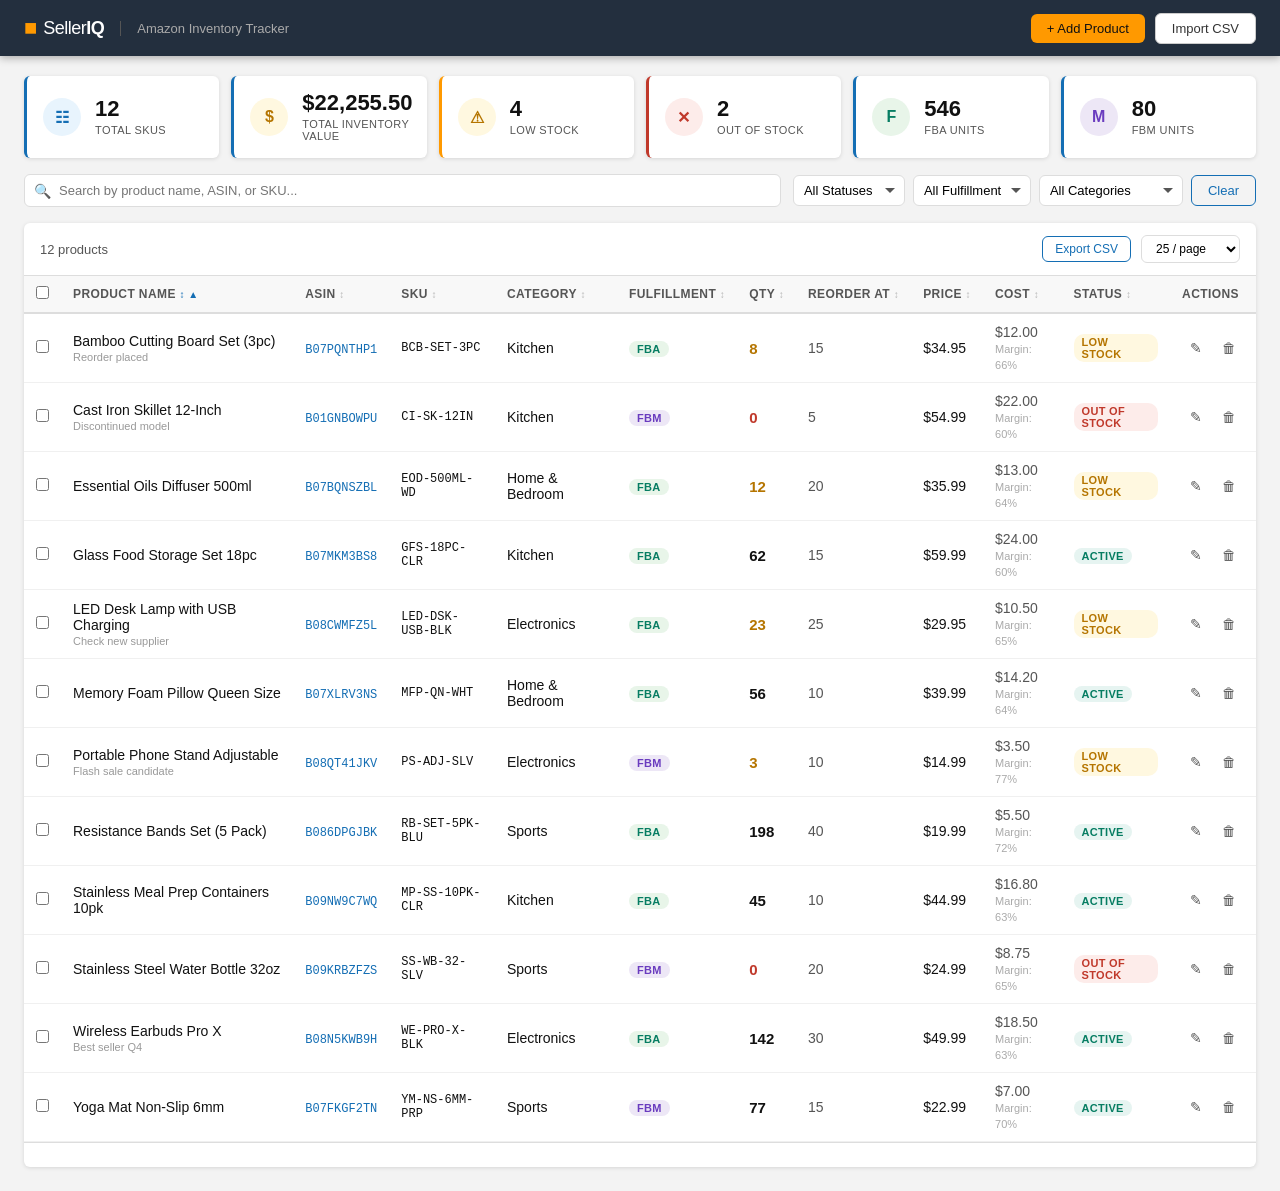
==== dashboard.html @ 89538658 "Add dashboard.html as cache-bust entry point https://claude.ai/code/session_01A3Uhoh8DrQC3N1GdAqoPCa" ====
<!DOCTYPE html>
<html lang="en">
<head>
  <meta charset="UTF-8" />
  <meta name="viewport" content="width=device-width, initial-scale=1.0" />
  <meta http-equiv="Cache-Control" content="no-cache, no-store, must-revalidate" />
  <meta http-equiv="Pragma" content="no-cache" />
  <meta http-equiv="Expires" content="0" />
  <title>Amazon Inventory Tracker</title>
  <link rel="stylesheet" href="styles.css?v=3" />
</head>
<body>
  <!-- Header -->
  <header class="header">
    <div class="header-left">
      <div class="logo">
        <span class="logo-icon">&#9632;</span>
        <span class="logo-text">Seller<strong>IQ</strong></span>
      </div>
      <span class="header-subtitle">Amazon Inventory Tracker</span>
    </div>
    <div class="header-right">
      <button class="btn btn-primary" id="addProductBtn">+ Add Product</button>
      <button class="btn btn-secondary" id="importBtn">Import CSV</button>
      <input type="file" id="csvFileInput" accept=".csv,.txt,.tsv,text/plain,text/csv" style="display:none" />
    </div>
  </header>

  <!-- Dashboard Stats -->
  <section class="dashboard">
    <div class="stat-card">
      <div class="stat-icon total">&#9783;</div>
      <div class="stat-info">
        <div class="stat-value" id="statTotalSKUs">0</div>
        <div class="stat-label">Total SKUs</div>
      </div>
    </div>
    <div class="stat-card">
      <div class="stat-icon value">&#36;</div>
      <div class="stat-info">
        <div class="stat-value" id="statTotalValue">$0.00</div>
        <div class="stat-label">Total Inventory Value</div>
      </div>
    </div>
    <div class="stat-card warning">
      <div class="stat-icon low">&#9888;</div>
      <div class="stat-info">
        <div class="stat-value" id="statLowStock">0</div>
        <div class="stat-label">Low Stock</div>
      </div>
    </div>
    <div class="stat-card danger">
      <div class="stat-icon out">&#10005;</div>
      <div class="stat-info">
        <div class="stat-value" id="statOutOfStock">0</div>
        <div class="stat-label">Out of Stock</div>
      </div>
    </div>
    <div class="stat-card">
      <div class="stat-icon fba">F</div>
      <div class="stat-info">
        <div class="stat-value" id="statFBA">0</div>
        <div class="stat-label">FBA Units</div>
      </div>
    </div>
    <div class="stat-card">
      <div class="stat-icon fbm">M</div>
      <div class="stat-info">
        <div class="stat-value" id="statFBM">0</div>
        <div class="stat-label">FBM Units</div>
      </div>
    </div>
  </section>

  <!-- Filters & Search -->
  <section class="toolbar">
    <div class="search-box">
      <span class="search-icon">&#128269;</span>
      <input type="text" id="searchInput" placeholder="Search by product name, ASIN, or SKU..." />
    </div>
    <div class="filters">
      <select id="filterStatus">
        <option value="">All Statuses</option>
        <option value="active">Active</option>
        <option value="inactive">Inactive</option>
        <option value="low_stock">Low Stock</option>
        <option value="out_of_stock">Out of Stock</option>
      </select>
      <select id="filterFulfillment">
        <option value="">All Fulfillment</option>
        <option value="FBA">FBA</option>
        <option value="FBM">FBM</option>
      </select>
      <select id="filterCategory">
        <option value="">All Categories</option>
      </select>
      <button class="btn btn-ghost" id="clearFilters">Clear</button>
    </div>
  </section>

  <!-- Inventory Table -->
  <section class="table-section">
    <div class="table-header">
      <span id="resultCount" class="result-count">0 products</span>
      <div class="table-actions">
        <button class="btn btn-ghost btn-sm" id="exportBtn">Export CSV</button>
        <select id="pageSizeSelect">
          <option value="10">10 / page</option>
          <option value="25" selected>25 / page</option>
          <option value="50">50 / page</option>
          <option value="100">100 / page</option>
        </select>
      </div>
    </div>
    <div class="table-wrapper">
      <table id="inventoryTable">
        <thead>
          <tr>
            <th class="col-check"><input type="checkbox" id="selectAll" /></th>
            <th class="sortable" data-col="name">Product Name <span class="sort-arrow">&#8597;</span></th>
            <th class="sortable" data-col="asin">ASIN <span class="sort-arrow">&#8597;</span></th>
            <th class="sortable" data-col="sku">SKU <span class="sort-arrow">&#8597;</span></th>
            <th class="sortable" data-col="category">Category <span class="sort-arrow">&#8597;</span></th>
            <th class="sortable" data-col="fulfillment">Fulfillment <span class="sort-arrow">&#8597;</span></th>
            <th class="sortable" data-col="quantity">Qty <span class="sort-arrow">&#8597;</span></th>
            <th class="sortable" data-col="reorderPoint">Reorder At <span class="sort-arrow">&#8597;</span></th>
            <th class="sortable" data-col="price">Price <span class="sort-arrow">&#8597;</span></th>
            <th class="sortable" data-col="cost">Cost <span class="sort-arrow">&#8597;</span></th>
            <th class="sortable" data-col="status">Status <span class="sort-arrow">&#8597;</span></th>
            <th>Actions</th>
          </tr>
        </thead>
        <tbody id="inventoryBody">
        </tbody>
      </table>
    </div>
    <div class="pagination" id="pagination"></div>
  </section>

  <!-- Bulk Actions Bar -->
  <div class="bulk-bar hidden" id="bulkBar">
    <span id="bulkCount">0 selected</span>
    <button class="btn btn-sm btn-secondary" id="bulkExport">Export Selected</button>
    <button class="btn btn-sm btn-danger" id="bulkDelete">Delete Selected</button>
    <button class="btn btn-sm btn-ghost" id="bulkClear">Cancel</button>
  </div>

  <!-- Add / Edit Modal -->
  <div class="modal-overlay hidden" id="modalOverlay">
    <div class="modal">
      <div class="modal-header">
        <h2 id="modalTitle">Add Product</h2>
        <button class="modal-close" id="modalClose">&times;</button>
      </div>
      <div class="modal-body">
        <form id="productForm" novalidate>
          <input type="hidden" id="fieldId" />
          <div class="form-grid">
            <div class="form-group full-width">
              <label for="fieldName">Product Name <span class="required">*</span></label>
              <input type="text" id="fieldName" placeholder="e.g. Wireless Earbuds Pro" required />
              <span class="field-error" id="errName"></span>
            </div>
            <div class="form-group">
              <label for="fieldAsin">ASIN <span class="required">*</span></label>
              <input type="text" id="fieldAsin" placeholder="e.g. B08N5KWB9H" maxlength="10" required />
              <span class="field-error" id="errAsin"></span>
            </div>
            <div class="form-group">
              <label for="fieldSku">SKU <span class="required">*</span></label>
              <input type="text" id="fieldSku" placeholder="e.g. WE-PRO-BLK-001" required />
              <span class="field-error" id="errSku"></span>
            </div>
            <div class="form-group">
              <label for="fieldCategory">Category</label>
              <input type="text" id="fieldCategory" placeholder="e.g. Electronics" list="categoryList" />
              <datalist id="categoryList"></datalist>
            </div>
            <div class="form-group">
              <label for="fieldFulfillment">Fulfillment</label>
              <select id="fieldFulfillment">
                <option value="FBA">FBA (Fulfilled by Amazon)</option>
                <option value="FBM">FBM (Fulfilled by Merchant)</option>
              </select>
            </div>
            <div class="form-group">
              <label for="fieldQuantity">Current Quantity <span class="required">*</span></label>
              <input type="number" id="fieldQuantity" min="0" placeholder="0" required />
              <span class="field-error" id="errQuantity"></span>
            </div>
            <div class="form-group">
              <label for="fieldReorderPoint">Reorder Point</label>
              <input type="number" id="fieldReorderPoint" min="0" placeholder="e.g. 20" />
            </div>
            <div class="form-group">
              <label for="fieldPrice">Sale Price ($) <span class="required">*</span></label>
              <input type="number" id="fieldPrice" min="0" step="0.01" placeholder="0.00" required />
              <span class="field-error" id="errPrice"></span>
            </div>
            <div class="form-group">
              <label for="fieldCost">Unit Cost ($)</label>
              <input type="number" id="fieldCost" min="0" step="0.01" placeholder="0.00" />
            </div>
            <div class="form-group">
              <label for="fieldStatus">Status</label>
              <select id="fieldStatus">
                <option value="active">Active</option>
                <option value="inactive">Inactive</option>
              </select>
            </div>
            <div class="form-group full-width">
              <label for="fieldNotes">Notes</label>
              <textarea id="fieldNotes" rows="2" placeholder="Optional notes..."></textarea>
            </div>
          </div>
        </form>
      </div>
      <div class="modal-footer">
        <button class="btn btn-ghost" id="modalCancel">Cancel</button>
        <button class="btn btn-primary" id="modalSave">Save Product</button>
      </div>
    </div>
  </div>

  <!-- Confirm Delete Modal -->
  <div class="modal-overlay hidden" id="deleteOverlay">
    <div class="modal modal-sm">
      <div class="modal-header">
        <h2>Delete Product</h2>
        <button class="modal-close" id="deleteClose">&times;</button>
      </div>
      <div class="modal-body">
        <p id="deleteMessage">Are you sure you want to delete this product?</p>
      </div>
      <div class="modal-footer">
        <button class="btn btn-ghost" id="deleteCancelBtn">Cancel</button>
        <button class="btn btn-danger" id="deleteConfirmBtn">Delete</button>
      </div>
    </div>
  </div>

  <script src="app.js?v=3"></script>
</body>
</html>
---- styles.css ----
/* ===== Reset & Base ===== */
*, *::before, *::after { box-sizing: border-box; margin: 0; padding: 0; }

:root {
  --amazon-orange: #FF9900;
  --amazon-dark: #131921;
  --amazon-navy: #232F3E;
  --amazon-blue: #146EB4;
  --amazon-light-blue: #37A5D8;
  --bg: #F3F3F3;
  --surface: #FFFFFF;
  --border: #DDD;
  --text: #111;
  --text-muted: #555;
  --green: #067D62;
  --green-bg: #E6F4F1;
  --yellow: #B57500;
  --yellow-bg: #FFF8E0;
  --red: #C0392B;
  --red-bg: #FDECEA;
  --blue-bg: #E8F4FD;
  --radius: 6px;
  --shadow: 0 1px 4px rgba(0,0,0,0.12);
  --shadow-md: 0 4px 16px rgba(0,0,0,0.16);
}

body {
  font-family: -apple-system, BlinkMacSystemFont, "Segoe UI", Roboto, Arial, sans-serif;
  background: var(--bg);
  color: var(--text);
  font-size: 14px;
  min-height: 100vh;
}

/* ===== Header ===== */
.header {
  background: var(--amazon-navy);
  color: #fff;
  padding: 0 24px;
  height: 56px;
  display: flex;
  align-items: center;
  justify-content: space-between;
  position: sticky;
  top: 0;
  z-index: 100;
  box-shadow: 0 2px 8px rgba(0,0,0,0.3);
}

.header-left { display: flex; align-items: center; gap: 16px; }

.logo {
  display: flex;
  align-items: center;
  gap: 6px;
  font-size: 18px;
  color: #fff;
}

.logo-icon {
  color: var(--amazon-orange);
  font-size: 22px;
}

.logo-text { letter-spacing: -0.5px; }

.header-subtitle {
  font-size: 13px;
  color: #aaa;
  border-left: 1px solid #555;
  padding-left: 16px;
}

.header-right { display: flex; align-items: center; gap: 10px; }

/* ===== Buttons ===== */
.btn {
  display: inline-flex;
  align-items: center;
  gap: 6px;
  padding: 7px 16px;
  border: none;
  border-radius: var(--radius);
  font-size: 13px;
  font-weight: 500;
  cursor: pointer;
  white-space: nowrap;
  transition: filter 0.15s, opacity 0.15s;
}
.btn:hover { filter: brightness(0.92); }
.btn:active { filter: brightness(0.85); }

.btn-primary { background: var(--amazon-orange); color: #111; }
.btn-secondary { background: #fff; color: #333; border: 1px solid #ccc; }
.btn-ghost { background: transparent; color: var(--amazon-blue); border: 1px solid var(--amazon-blue); }
.btn-danger { background: var(--red); color: #fff; }
.btn-sm { padding: 5px 12px; font-size: 12px; }

/* ===== Dashboard ===== */
.dashboard {
  display: grid;
  grid-template-columns: repeat(auto-fill, minmax(180px, 1fr));
  gap: 12px;
  padding: 20px 24px 0;
}

.stat-card {
  background: var(--surface);
  border-radius: var(--radius);
  padding: 16px;
  box-shadow: var(--shadow);
  display: flex;
  align-items: center;
  gap: 14px;
  border-left: 3px solid var(--amazon-blue);
}

.stat-card.warning { border-left-color: var(--amazon-orange); }
.stat-card.danger { border-left-color: var(--red); }

.stat-icon {
  width: 38px;
  height: 38px;
  border-radius: 50%;
  display: flex;
  align-items: center;
  justify-content: center;
  font-size: 16px;
  font-weight: 700;
  flex-shrink: 0;
  background: var(--blue-bg);
  color: var(--amazon-blue);
}

.stat-icon.low { background: var(--yellow-bg); color: var(--yellow); }
.stat-icon.out { background: var(--red-bg); color: var(--red); }
.stat-icon.fba { background: #E8F5E9; color: var(--green); }
.stat-icon.fbm { background: #EDE7F6; color: #6A3CBF; }
.stat-icon.value { background: var(--yellow-bg); color: var(--yellow); }

.stat-value {
  font-size: 22px;
  font-weight: 700;
  line-height: 1;
  color: var(--text);
}

.stat-label {
  font-size: 11px;
  color: var(--text-muted);
  margin-top: 4px;
  text-transform: uppercase;
  letter-spacing: 0.4px;
}

/* ===== Toolbar ===== */
.toolbar {
  display: flex;
  align-items: center;
  gap: 12px;
  padding: 16px 24px;
  flex-wrap: wrap;
}

.search-box {
  position: relative;
  flex: 1;
  min-width: 220px;
}

.search-icon {
  position: absolute;
  left: 10px;
  top: 50%;
  transform: translateY(-50%);
  font-size: 14px;
  color: #999;
  pointer-events: none;
}

.search-box input {
  width: 100%;
  padding: 8px 12px 8px 34px;
  border: 1px solid var(--border);
  border-radius: var(--radius);
  font-size: 13px;
  background: var(--surface);
  outline: none;
  transition: border-color 0.2s;
}

.search-box input:focus { border-color: var(--amazon-blue); }

.filters {
  display: flex;
  align-items: center;
  gap: 8px;
  flex-wrap: wrap;
}

.filters select {
  padding: 7px 28px 7px 10px;
  border: 1px solid var(--border);
  border-radius: var(--radius);
  font-size: 13px;
  background: var(--surface);
  cursor: pointer;
  outline: none;
  appearance: none;
  background-image: url("data:image/svg+xml,%3Csvg xmlns='http://www.w3.org/2000/svg' width='12' height='12' viewBox='0 0 12 12'%3E%3Cpath fill='%23555' d='M6 8L1 3h10z'/%3E%3C/svg%3E");
  background-repeat: no-repeat;
  background-position: right 8px center;
  transition: border-color 0.2s;
}

.filters select:focus { border-color: var(--amazon-blue); }


/* ===== Table Section ===== */
.table-section {
  margin: 0 24px 24px;
  background: var(--surface);
  border-radius: var(--radius);
  box-shadow: var(--shadow);
  overflow: hidden;
}

.table-header {
  display: flex;
  align-items: center;
  justify-content: space-between;
  padding: 12px 16px;
  border-bottom: 1px solid var(--border);
}

.result-count { font-size: 13px; color: var(--text-muted); }

.table-actions { display: flex; align-items: center; gap: 10px; }

.table-actions select {
  padding: 5px 10px;
  border: 1px solid var(--border);
  border-radius: var(--radius);
  font-size: 12px;
  background: var(--surface);
  cursor: pointer;
  outline: none;
}

.table-wrapper { overflow-x: auto; }

table {
  width: 100%;
  border-collapse: collapse;
  min-width: 900px;
}

thead { background: #F8F8F8; }

th {
  padding: 10px 12px;
  text-align: left;
  font-size: 12px;
  font-weight: 600;
  color: var(--text-muted);
  text-transform: uppercase;
  letter-spacing: 0.4px;
  border-bottom: 2px solid var(--border);
  white-space: nowrap;
  user-select: none;
}

th.sortable { cursor: pointer; }
th.sortable:hover { color: var(--amazon-blue); }
th.sorted-asc .sort-arrow::after { content: " ▲"; }
th.sorted-desc .sort-arrow::after { content: " ▼"; }
.sort-arrow { opacity: 0.4; font-size: 10px; }
th.sorted-asc .sort-arrow,
th.sorted-desc .sort-arrow { opacity: 1; color: var(--amazon-blue); }

.col-check { width: 36px; }

td {
  padding: 10px 12px;
  border-bottom: 1px solid #F0F0F0;
  vertical-align: middle;
}

tbody tr:hover { background: #FAFAFA; }
tbody tr.selected-row { background: #EBF5FF; }

.col-name { min-width: 200px; }
.product-name { font-weight: 500; }
.product-asin { font-size: 11px; color: var(--amazon-blue); font-family: monospace; }

.badge {
  display: inline-block;
  padding: 2px 8px;
  border-radius: 10px;
  font-size: 11px;
  font-weight: 600;
  text-transform: uppercase;
  letter-spacing: 0.3px;
}

.badge-fba { background: #E8F5E9; color: var(--green); }
.badge-fbm { background: #EDE7F6; color: #6A3CBF; }
.badge-active { background: var(--green-bg); color: var(--green); }
.badge-inactive { background: #EEE; color: #777; }
.badge-low { background: var(--yellow-bg); color: var(--yellow); }
.badge-out { background: var(--red-bg); color: var(--red); }

.qty-cell {
  font-weight: 600;
  font-size: 15px;
}

.qty-low { color: var(--yellow); }
.qty-out { color: var(--red); }

.actions-cell { white-space: nowrap; }

.btn-icon {
  background: none;
  border: none;
  cursor: pointer;
  padding: 5px 8px;
  border-radius: 4px;
  font-size: 14px;
  color: var(--text-muted);
  transition: background 0.15s, color 0.15s;
}

.btn-icon:hover { background: #F0F0F0; color: var(--text); }
.btn-icon.delete:hover { background: var(--red-bg); color: var(--red); }
.btn-icon.edit:hover { background: var(--blue-bg); color: var(--amazon-blue); }

/* ===== Empty State ===== */
.empty-state {
  text-align: center;
  padding: 60px 20px;
  color: var(--text-muted);
}

.empty-state .empty-icon { font-size: 48px; margin-bottom: 12px; }
.empty-state h3 { font-size: 16px; color: var(--text); margin-bottom: 6px; }
.empty-state p { font-size: 13px; margin-bottom: 18px; }

/* ===== Pagination ===== */
.pagination {
  display: flex;
  align-items: center;
  justify-content: center;
  gap: 4px;
  padding: 12px;
  border-top: 1px solid var(--border);
}

.page-btn {
  min-width: 32px;
  height: 32px;
  padding: 0 8px;
  border: 1px solid var(--border);
  border-radius: 4px;
  background: var(--surface);
  font-size: 13px;
  cursor: pointer;
  transition: background 0.15s, border-color 0.15s;
  color: var(--text);
}

.page-btn:hover { background: #F0F0F0; }
.page-btn.active { background: var(--amazon-orange); border-color: var(--amazon-orange); color: #111; font-weight: 700; }
.page-btn:disabled { opacity: 0.4; cursor: not-allowed; }

/* ===== Bulk Bar ===== */
.bulk-bar {
  position: fixed;
  bottom: 24px;
  left: 50%;
  transform: translateX(-50%);
  background: var(--amazon-navy);
  color: #fff;
  padding: 12px 20px;
  border-radius: 8px;
  display: flex;
  align-items: center;
  gap: 12px;
  box-shadow: var(--shadow-md);
  z-index: 200;
  font-size: 13px;
}

/* ===== Modals ===== */
.modal-overlay {
  position: fixed;
  inset: 0;
  background: rgba(0,0,0,0.5);
  z-index: 300;
  display: flex;
  align-items: center;
  justify-content: center;
  padding: 20px;
  animation: fadeIn 0.15s ease;
}

@keyframes fadeIn { from { opacity: 0; } to { opacity: 1; } }

.modal {
  background: var(--surface);
  border-radius: 8px;
  width: 100%;
  max-width: 640px;
  max-height: 90vh;
  display: flex;
  flex-direction: column;
  box-shadow: var(--shadow-md);
  animation: slideUp 0.2s ease;
}

.modal-sm { max-width: 420px; }

@keyframes slideUp { from { transform: translateY(20px); opacity: 0; } to { transform: translateY(0); opacity: 1; } }

.modal-header {
  display: flex;
  align-items: center;
  justify-content: space-between;
  padding: 16px 20px;
  border-bottom: 1px solid var(--border);
}

.modal-header h2 { font-size: 16px; }

.modal-close {
  background: none;
  border: none;
  font-size: 22px;
  cursor: pointer;
  color: var(--text-muted);
  line-height: 1;
  padding: 2px 6px;
  border-radius: 4px;
}
.modal-close:hover { background: #F0F0F0; color: var(--text); }

.modal-body {
  padding: 20px;
  overflow-y: auto;
  flex: 1;
}

.modal-footer {
  padding: 14px 20px;
  border-top: 1px solid var(--border);
  display: flex;
  justify-content: flex-end;
  gap: 10px;
}

/* ===== Form ===== */
.form-grid {
  display: grid;
  grid-template-columns: 1fr 1fr;
  gap: 14px;
}

.form-group { display: flex; flex-direction: column; gap: 5px; }
.form-group.full-width { grid-column: 1 / -1; }

label {
  font-size: 12px;
  font-weight: 600;
  color: var(--text-muted);
  text-transform: uppercase;
  letter-spacing: 0.4px;
}

.required { color: var(--red); }

.form-group input,
.form-group select,
.form-group textarea {
  padding: 8px 10px;
  border: 1px solid var(--border);
  border-radius: var(--radius);
  font-size: 13px;
  font-family: inherit;
  outline: none;
  transition: border-color 0.2s;
  background: var(--surface);
  color: var(--text);
}

.form-group input:focus,
.form-group select:focus,
.form-group textarea:focus { border-color: var(--amazon-blue); }

.form-group input.error,
.form-group select.error { border-color: var(--red); }

.field-error { font-size: 11px; color: var(--red); min-height: 14px; }

/* ===== Utilities ===== */
.hidden { display: none !important; }

/* ===== Responsive ===== */
@media (max-width: 768px) {
  .header { padding: 0 14px; }
  .header-subtitle { display: none; }
  .dashboard { grid-template-columns: repeat(2, 1fr); padding: 14px 14px 0; }
  .toolbar { padding: 12px 14px; }
  .table-section { margin: 0 14px 80px; }
  .form-grid { grid-template-columns: 1fr; }
}
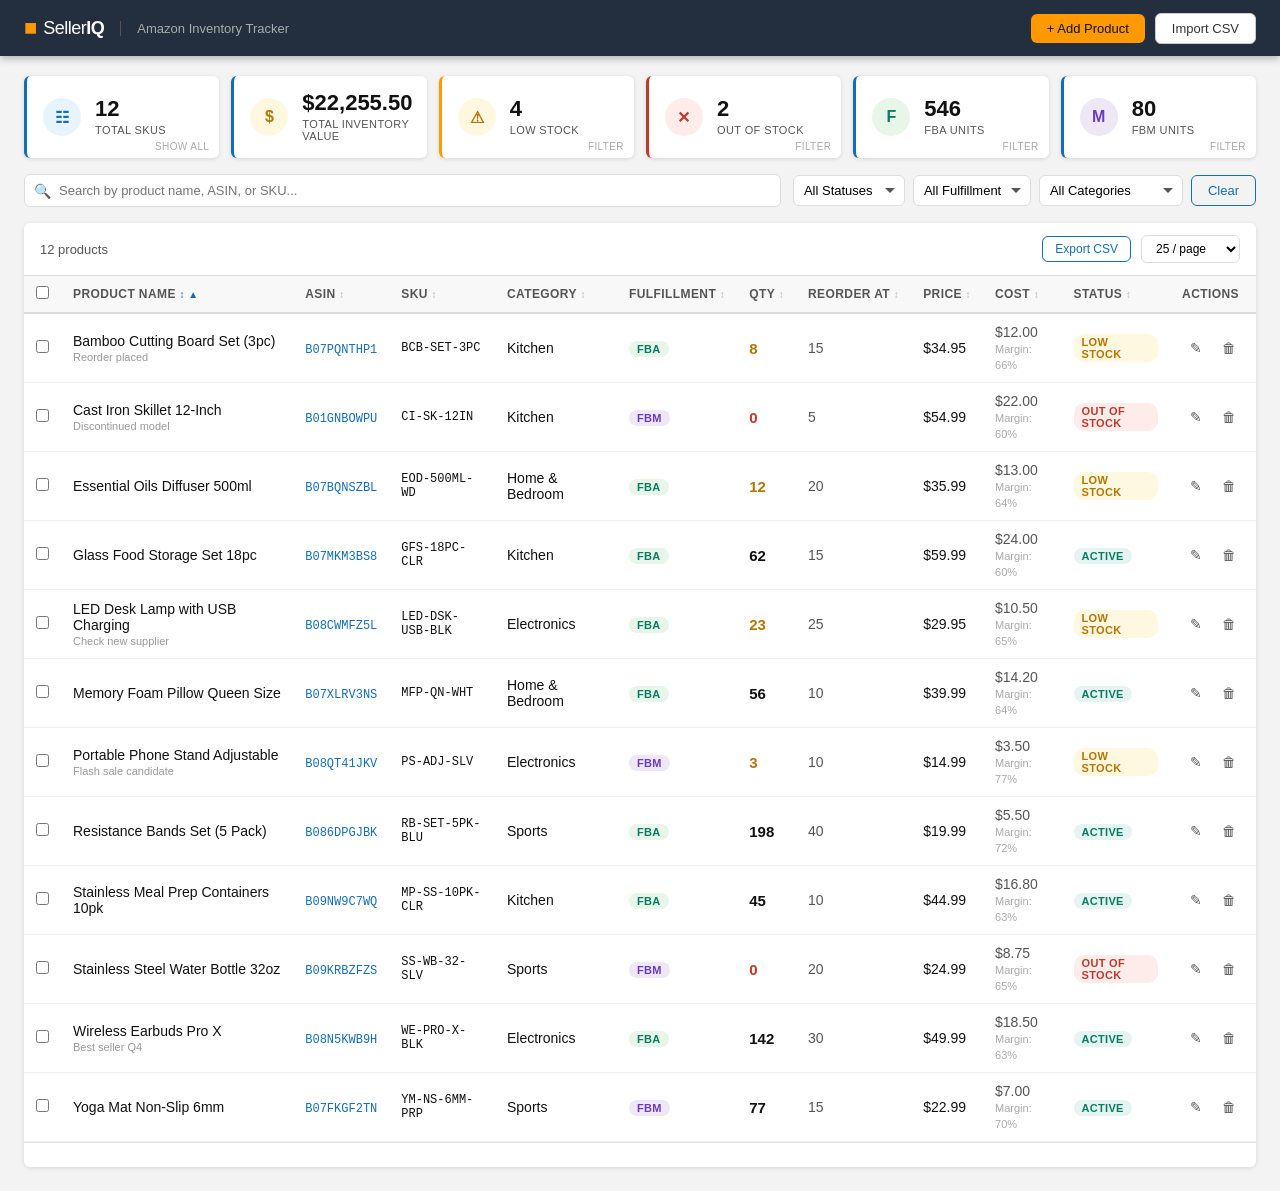
==== commit 0bc5aff9: "Make stat cards clickable to filter the inventory table Total SKUs, Low Stock, Out of Stock, FBA, an" ====
--- a/dashboard.html
+++ b/dashboard.html
@@ -28,12 +28,13 @@
 
   <!-- Dashboard Stats -->
   <section class="dashboard">
-    <div class="stat-card">
+    <div class="stat-card stat-clickable" data-filter="all">
       <div class="stat-icon total">&#9783;</div>
       <div class="stat-info">
         <div class="stat-value" id="statTotalSKUs">0</div>
         <div class="stat-label">Total SKUs</div>
       </div>
+      <span class="stat-filter-hint">Show all</span>
     </div>
     <div class="stat-card">
       <div class="stat-icon value">&#36;</div>
@@ -42,33 +43,37 @@
         <div class="stat-label">Total Inventory Value</div>
       </div>
     </div>
-    <div class="stat-card warning">
+    <div class="stat-card warning stat-clickable" data-filter="low_stock">
       <div class="stat-icon low">&#9888;</div>
       <div class="stat-info">
         <div class="stat-value" id="statLowStock">0</div>
         <div class="stat-label">Low Stock</div>
       </div>
-    </div>
-    <div class="stat-card danger">
+      <span class="stat-filter-hint">Filter</span>
+    </div>
+    <div class="stat-card danger stat-clickable" data-filter="out_of_stock">
       <div class="stat-icon out">&#10005;</div>
       <div class="stat-info">
         <div class="stat-value" id="statOutOfStock">0</div>
         <div class="stat-label">Out of Stock</div>
       </div>
-    </div>
-    <div class="stat-card">
+      <span class="stat-filter-hint">Filter</span>
+    </div>
+    <div class="stat-card stat-clickable" data-filter="FBA">
       <div class="stat-icon fba">F</div>
       <div class="stat-info">
         <div class="stat-value" id="statFBA">0</div>
         <div class="stat-label">FBA Units</div>
       </div>
-    </div>
-    <div class="stat-card">
+      <span class="stat-filter-hint">Filter</span>
+    </div>
+    <div class="stat-card stat-clickable" data-filter="FBM">
       <div class="stat-icon fbm">M</div>
       <div class="stat-info">
         <div class="stat-value" id="statFBM">0</div>
         <div class="stat-label">FBM Units</div>
       </div>
+      <span class="stat-filter-hint">Filter</span>
     </div>
   </section>
 
--- a/styles.css
+++ b/styles.css
@@ -138,6 +138,30 @@
 .stat-icon.fbm { background: #EDE7F6; color: #6A3CBF; }
 .stat-icon.value { background: var(--yellow-bg); color: var(--yellow); }
 
+.stat-clickable {
+  cursor: pointer;
+  position: relative;
+  transition: box-shadow 0.15s, transform 0.1s;
+}
+.stat-clickable:hover {
+  box-shadow: 0 4px 12px rgba(0,0,0,0.15);
+  transform: translateY(-1px);
+}
+.stat-clickable.stat-active {
+  box-shadow: 0 0 0 2px var(--amazon-orange), 0 4px 12px rgba(0,0,0,0.15);
+}
+.stat-filter-hint {
+  position: absolute;
+  bottom: 6px;
+  right: 10px;
+  font-size: 10px;
+  color: #aaa;
+  text-transform: uppercase;
+  letter-spacing: 0.4px;
+}
+.stat-clickable:hover .stat-filter-hint { color: var(--amazon-blue); }
+.stat-clickable.stat-active .stat-filter-hint { color: var(--amazon-orange); }
+
 .stat-value {
   font-size: 22px;
   font-weight: 700;
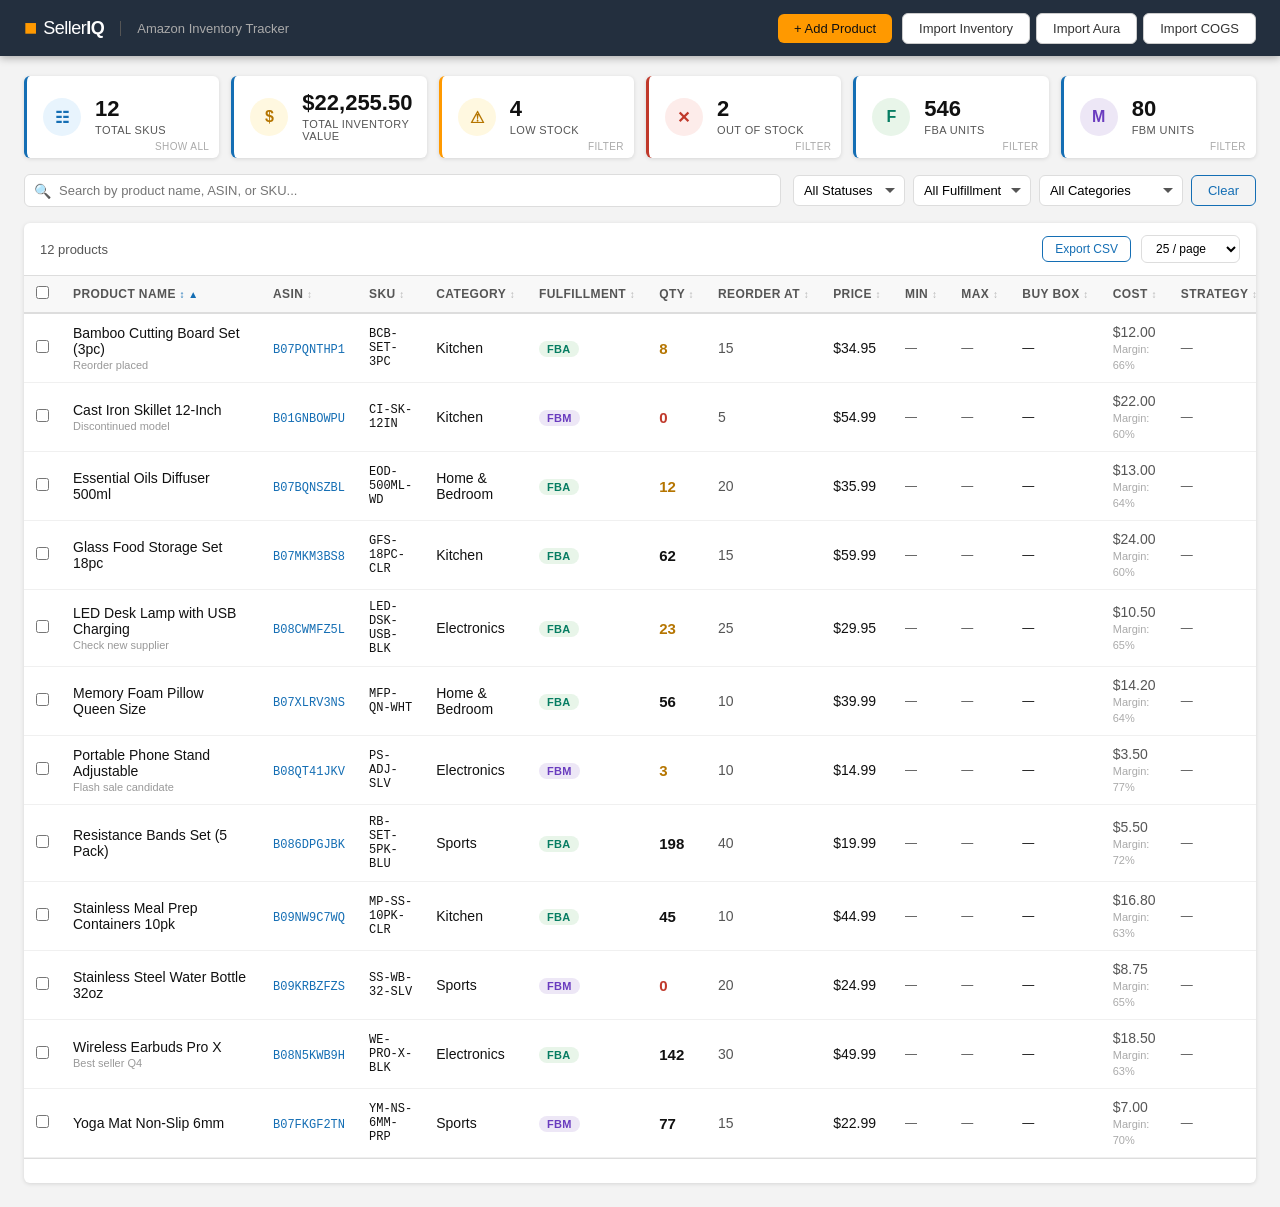
==== commit b7f25ca4: "Add Aura repricer and COGS import integration - Three import buttons: Import Inventory, Import Aura," ====
--- a/dashboard.html
+++ b/dashboard.html
@@ -7,7 +7,7 @@
   <meta http-equiv="Pragma" content="no-cache" />
   <meta http-equiv="Expires" content="0" />
   <title>Amazon Inventory Tracker</title>
-  <link rel="stylesheet" href="styles.css?v=3" />
+  <link rel="stylesheet" href="styles.css?v=4" />
 </head>
 <body>
   <!-- Header -->
@@ -21,8 +21,14 @@
     </div>
     <div class="header-right">
       <button class="btn btn-primary" id="addProductBtn">+ Add Product</button>
-      <button class="btn btn-secondary" id="importBtn">Import CSV</button>
+      <div class="import-group">
+        <button class="btn btn-secondary" id="importBtn">Import Inventory</button>
+        <button class="btn btn-secondary" id="importAuraBtn">Import Aura</button>
+        <button class="btn btn-secondary" id="importCogsBtn">Import COGS</button>
+      </div>
       <input type="file" id="csvFileInput" accept=".csv,.txt,.tsv,text/plain,text/csv" style="display:none" />
+      <input type="file" id="auraFileInput" accept=".csv,.txt,.tsv,text/plain,text/csv" style="display:none" />
+      <input type="file" id="cogsFileInput" accept=".csv,.txt,.tsv,text/plain,text/csv" style="display:none" />
     </div>
   </header>
 
@@ -130,7 +136,11 @@
             <th class="sortable" data-col="quantity">Qty <span class="sort-arrow">&#8597;</span></th>
             <th class="sortable" data-col="reorderPoint">Reorder At <span class="sort-arrow">&#8597;</span></th>
             <th class="sortable" data-col="price">Price <span class="sort-arrow">&#8597;</span></th>
+            <th class="sortable" data-col="minPrice">Min <span class="sort-arrow">&#8597;</span></th>
+            <th class="sortable" data-col="maxPrice">Max <span class="sort-arrow">&#8597;</span></th>
+            <th class="sortable" data-col="buyBoxPrice">Buy Box <span class="sort-arrow">&#8597;</span></th>
             <th class="sortable" data-col="cost">Cost <span class="sort-arrow">&#8597;</span></th>
+            <th class="sortable" data-col="strategy">Strategy <span class="sort-arrow">&#8597;</span></th>
             <th class="sortable" data-col="status">Status <span class="sort-arrow">&#8597;</span></th>
             <th>Actions</th>
           </tr>
@@ -203,8 +213,24 @@
               <span class="field-error" id="errPrice"></span>
             </div>
             <div class="form-group">
-              <label for="fieldCost">Unit Cost ($)</label>
+              <label for="fieldCost">Unit Cost / COGS ($)</label>
               <input type="number" id="fieldCost" min="0" step="0.01" placeholder="0.00" />
+            </div>
+            <div class="form-group">
+              <label for="fieldMinPrice">Aura Min Price ($)</label>
+              <input type="number" id="fieldMinPrice" min="0" step="0.01" placeholder="0.00" />
+            </div>
+            <div class="form-group">
+              <label for="fieldMaxPrice">Aura Max Price ($)</label>
+              <input type="number" id="fieldMaxPrice" min="0" step="0.01" placeholder="0.00" />
+            </div>
+            <div class="form-group">
+              <label for="fieldBuyBoxPrice">Buy Box Price ($)</label>
+              <input type="number" id="fieldBuyBoxPrice" min="0" step="0.01" placeholder="0.00" />
+            </div>
+            <div class="form-group">
+              <label for="fieldStrategy">Aura Strategy</label>
+              <input type="text" id="fieldStrategy" placeholder="e.g. Sales Velocity" />
             </div>
             <div class="form-group">
               <label for="fieldStatus">Status</label>
@@ -244,6 +270,6 @@
     </div>
   </div>
 
-  <script src="app.js?v=3"></script>
+  <script src="app.js?v=4"></script>
 </body>
 </html>
--- a/styles.css
+++ b/styles.css
@@ -73,6 +73,8 @@
 
 .header-right { display: flex; align-items: center; gap: 10px; }
 
+.import-group { display: flex; align-items: center; gap: 6px; }
+
 /* ===== Buttons ===== */
 .btn {
   display: inline-flex;
@@ -359,6 +361,24 @@
 .btn-icon.delete:hover { background: var(--red-bg); color: var(--red); }
 .btn-icon.edit:hover { background: var(--blue-bg); color: var(--amazon-blue); }
 
+.buybox-price {
+  font-weight: 600;
+  color: var(--green);
+}
+
+.strategy-badge {
+  display: inline-block;
+  background: var(--blue-bg);
+  color: var(--amazon-blue);
+  border-radius: 4px;
+  padding: 2px 7px;
+  font-size: 11px;
+  white-space: nowrap;
+  max-width: 120px;
+  overflow: hidden;
+  text-overflow: ellipsis;
+}
+
 /* ===== Empty State ===== */
 .empty-state {
   text-align: center;
